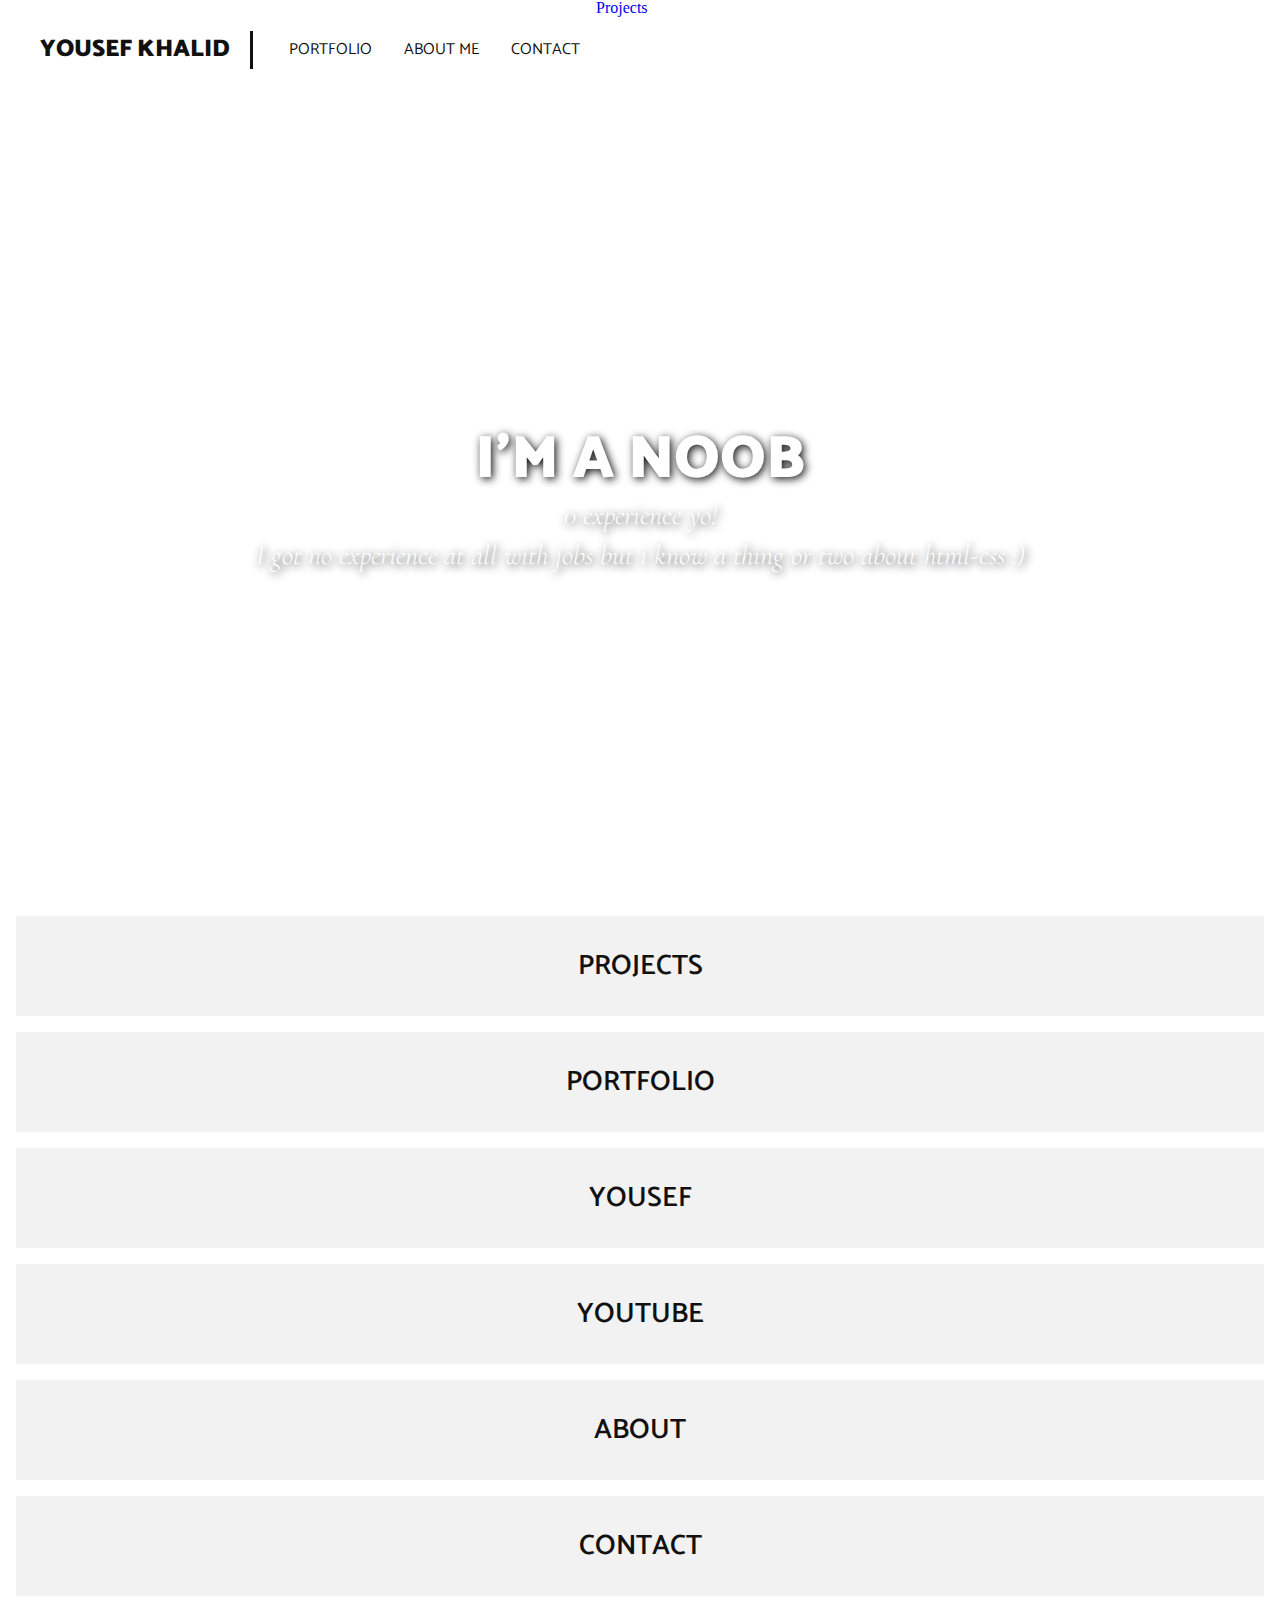
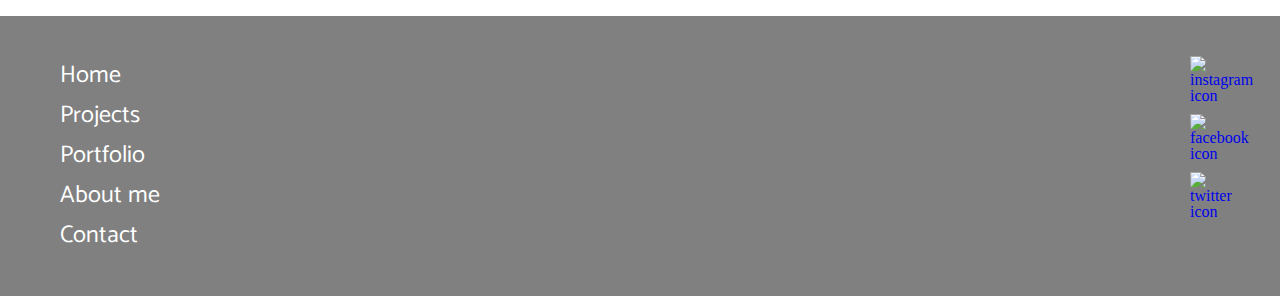
==== index.html @ 89020f02 "Initial commit" ====
<!DOCTYPE html>
<html lang="en">
<head>
    <meta charset="UTF-8">
    <title>My Portfolio</title>
    <meta name="viewport" content="width=device-width, initial-scale=1.0">
    <link href="https://fonts.googleapis.com/css2?family=Cormorant+Garamond:ital,
    wght@0,300;0,400;0,500;0,600;0,700;1,300;1,400;1,500;1,600;1,700&display=swap"
          rel="stylesheet">
    <link href="https://fonts.googleapis.com/css2?family=Catamaran:wght@600&display=swap"
          rel="stylesheet">

    <link rel="stylesheet" href="style.css">
</head>
    <body>
        <header>
            <a href="index.html" class="a-logo">Yousef Khalid</a>
            <nav>
                <ul>
                    <li><a href="portfolio.html">Portfolio</a></li>
                    <li><a href="about.html">About me</a></li>
                    <li><a href="contact.html">Contact</a></li>
                </ul>
                <a href="projects.html" class="a-projects">Projects</a>
            </nav>
        </header>
        <main>
            <section class="index-banner">
                <div class="vertical-center">
                    <h2>I'M A NOOB</h2>
                    <h1>0 experience yo! <br>I got no experience at all with jobs but i know
                     a thing or two about html-css :)</h1>
                </div>
            </section>
            <section class="index-links">
                <a href="projects.html">
                    <div class="index-boxlink-square">
                        <h3>Projects</h3>
                    </div>
                </a>
                <a href="#">
                    <div class="index-boxlink-rectangle">
                        <h3>Portfolio</h3>
                    </div>
                </a>
                <a href="#">
                    <div class="index-boxlink-square">
                        <h3>Yousef</h3>
                    </div>
                </a>
                <a href="#">
                    <div class="index-boxlink-rectangle">
                        <h3>Youtube</h3>
                    </div>
                </a>
                <a href="#">
                    <div class="index-boxlink-square">
                        <h3>About</h3>
                    </div>
                </a>
                <a href="#">
                    <div class="index-boxlink-square">
                        <h3>Contact</h3>
                    </div>
                </a>
            </section>
        </main>
        <footer>
            <ul class="footer-links-main">
                <li><a href="#">Home</a></li>
                <li><a href="#">Projects</a></li>
                <li><a href="#">Portfolio</a></li>
                <li><a href="#">About me</a></li>
                <li><a href="#">Contact</a></li>
            </ul>
            <ul class="footer-links-projects">
                <li>Latest Projects</li>
                <li><a href="#">Latest Projects</a></li>
                <li><a href="#">Latest Projects</a></li>
                <li><a href="#">Latest Projects</a></li>
                <li><a href="#">Latest Projects</a></li>
            </ul>
            <div class="footer-socialmedia">
                <a href="#">
                    <img src="images/instagram pic.png" alt="instagram icon">
                </a>
                <a href="#">
                    <img src="images/facebook pic.png" alt="facebook icon">
                </a>
                <a href="#">
                    <img src="images/twitter pic.png" alt="twitter icon">
                </a>
            </div>
        </footer>
    </body>
</html>
---- style.css ----
/* ((This is a default reset)) */

/*
html5doctor.com Reset Stylesheet
v1.6.1
Last Updated: 2010-09-17
Author: Richard Clark - http://richclarkdesign.com
Twitter: @rich_clark
*/

html, body, div, span, object, iframe,
h1, h2, h3, h4, h5, h6, p, blockquote, pre,
abbr, address, cite, code,
del, dfn, em, img, ins, kbd, q, samp,
small, strong, sub, sup, var,
b, i,
dl, dt, dd, ol, ul, li,
fieldset, form, label, legend,
table, caption, tbody, tfoot, thead, tr, th, td,
article, aside, canvas, details, figcaption, figure,
footer, header, hgroup, menu, nav, section, summary,
time, mark, audio, video {
    margin:0;
    padding:0;
    border:0;
    outline:0;
    font-size:100%;
    vertical-align:baseline;
    background:transparent;
}

body {
    line-height:1;
}

article,aside,details,figcaption,figure,
footer,header,hgroup,menu,nav,section {
    display:block;
}

nav ul {
    list-style:none;
}

blockquote, q {
    quotes:none;
}

blockquote:before, blockquote:after,
q:before, q:after {
    content:'';
    content:none;
}

a {
    margin:0;
    padding:0;
    font-size:100%;
    vertical-align:baseline;
    background:transparent;
}

/* change colours to suit your needs */
ins {
    background-color:#ff9;
    color:#000;
    text-decoration:none;
}

/* change colours to suit your needs */
mark {
    background-color:#ff9;
    color:#000;
    font-style:italic;
    font-weight:bold;
}

del {
    text-decoration: line-through;
}

abbr[title], dfn[title] {
    border-bottom:1px dotted;
    cursor:help;
}

table {
    border-collapse:collapse;
    border-spacing:0;
}

/* change border colour to suit your needs */
hr {
    display:block;
    height:1px;
    border:0;
    border-top:1px solid #cccccc;
    margin:1em 0;
    padding:0;
}

input, select {
    vertical-align:middle;
}

/* My CSS Code */


/* navbar */

* {
    text-decoration: None;
}

header {
    background-color: #fff;
    width: 100%;
    height: 100px;

}

header .a-logo {
    font-family: Catamaran;
    font-size: 24px;
    font-weight: 900;
    color: #111;
    text-transform: uppercase;
    display: block;
    margin: 0 auto;
    text-align: center;
    padding: 20px 0;
}

header nav ul {
    display: block;
    margin: 0 auto;
    width: fit-content;
}

header nav ul li{
    display: inline-block;
    float: left;
    list-style: None;
    padding: 0 16px;
}

header nav ul li a{
    font-family: Catamaran;
    font-size: 16px;
    color: #111;
    text-transform: uppercase;
}

header .a-projects {
    display: None;
}

@media only screen and (min-width: 1000px) {
    header .a-logo {
        margin: 31px 0;
        text-align: left;
        line-height: 38px;
        padding: 0 20px 0 40px;
        border-right: 3px solid #111;
        float: left;
  }

    header nav ul {
        float: left;
        margin: 20px 0 0 20px;
  }

    header nav ul li{
        display: inline-block;
        float: left;
        list-style: None;
        padding: 0 16px;
  }

    header nav ul li a{
        font-family: Catamaran;
        font-size: 16px;
        color: #111;
        line-height: 60px;
  }

    header .a-projects {
        display: block;
  }
}

/* main index */

.index-banner {
    width: 100%;
    height: calc(100vh - 100px);
    background-image: url('images/image.jpg');
    background-repeat: no-repeat;
    background-position: center;
    background-size: cover;
    display: table;
}

.vertical-center {
    display: table-cell;
    vertical-align: middle;
}

.index-banner h2 {
    font-family: Catamaran;
    font-size: 60px;
    font-weight: 900;
    line-height: 70px;
    color: #fff;
    text-align: center;
    text-shadow: 2px 2px 8px #111;
}

.index-banner h1 {
    font-family: Cormorant Garamond;
    font-size: 28px;
    font-weight: 100;
    font-style: italic;
    line-height: 40px;
    color: #fff;
    text-align: center;
    text-shadow: 2px 2px 8px #111;
}

.index-links div{
    margin: 16px 16px 0;
    width: calc(100% - 32px);
    height: 100px;
    background-color: #f2f2f2;
}

.index-links div h3 {
    font-family: Catamaran;
    font-size: 28px;
    font-weight: 600;
    line-height: 100px;
    color: #111;
    text-transform: uppercase;
    text-align: center;
}

/* Footer */

footer {
    margin-top: 20px;
    background-color: #808080;
    overflow: hidden;
    width: calc(100% - 80px);
    padding: 40px 40px
}

footer ul {
    width: fit-content;
    float: left;
    padding-left: 20px;
}

footer ul li{
    display: block;
    list-style: None;
}

footer ul li a{
    font-family: Catamaran;
    font-size: 24px;
    color: #fff;
    line-height: 40px;
}

.footer-links-projects {
    display: None
}

.footer-socialmedia {
    width: 50px;
    float: right;
}

.footer-socialmedia img {
    width: 82%;
    margin-bottom: 10px;
}
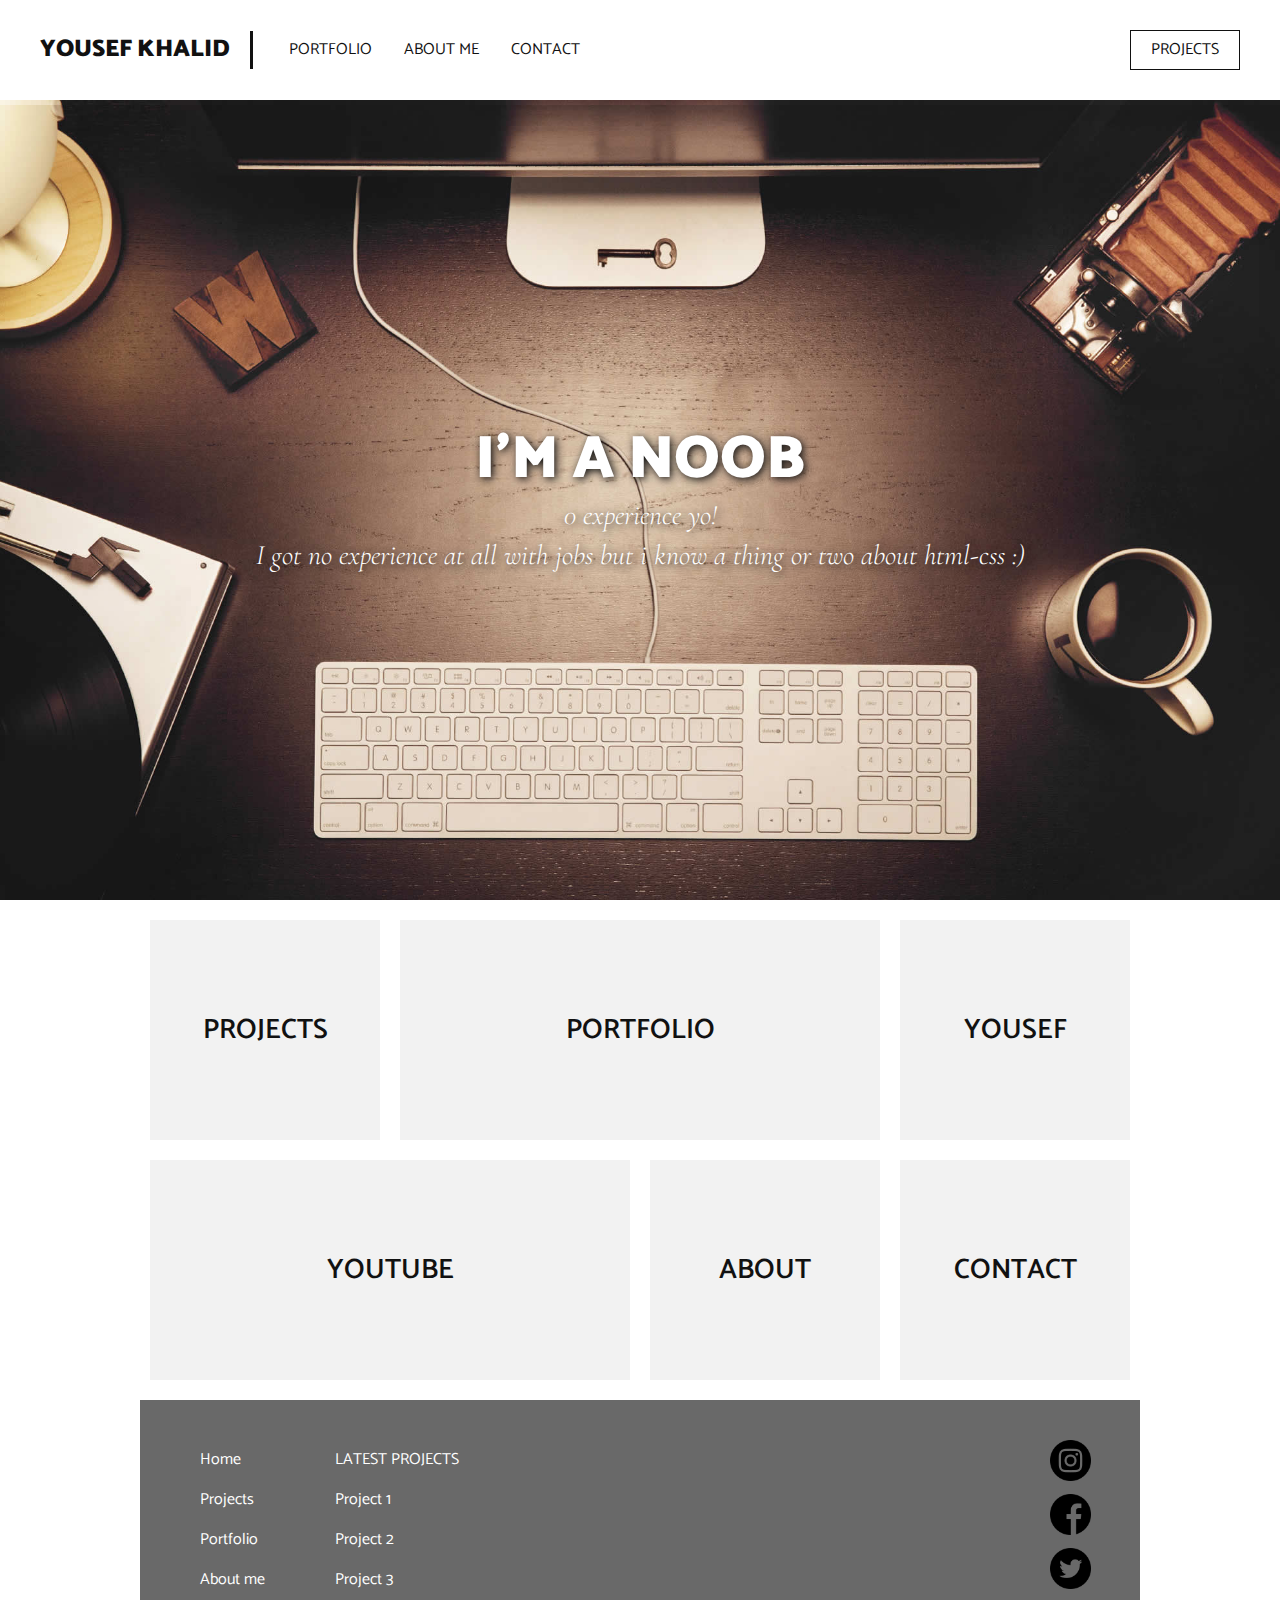
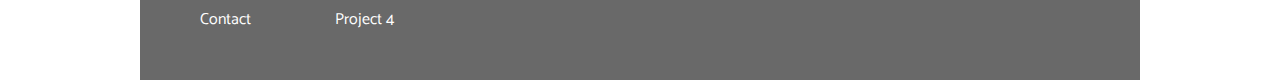
==== commit 27a5b6c1: "...." ====
--- a/index.html
+++ b/index.html
@@ -32,65 +32,69 @@
                      a thing or two about html-css :)</h1>
                 </div>
             </section>
-            <section class="index-links">
-                <a href="projects.html">
-                    <div class="index-boxlink-square">
-                        <h3>Projects</h3>
+                <div class="wrapper">
+                    <section class="index-links">
+                        <a href="projects.html">
+                            <div class="index-boxlink-square">
+                                <h3>Projects</h3>
+                            </div>
+                        </a>
+                        <a href="#">
+                            <div class="index-boxlink-rectangle">
+                                <h3>Portfolio</h3>
+                            </div>
+                        </a>
+                        <a href="#">
+                            <div class="index-boxlink-square">
+                                <h3>Yousef</h3>
+                            </div>
+                        </a>
+                        <a href="#">
+                            <div class="index-boxlink-rectangle">
+                                <h3>Youtube</h3>
+                            </div>
+                        </a>
+                        <a href="#">
+                            <div class="index-boxlink-square">
+                                <h3>About</h3>
+                            </div>
+                        </a>
+                        <a href="#">
+                            <div class="index-boxlink-square">
+                                <h3>Contact</h3>
+                            </div>
+                        </a>
+                    </section>
+                </div>
+        </main>
+                <div class="wrapper">
+                <footer>
+                    <ul class="footer-links-main">
+                        <li><a href="#">Home</a></li>
+                        <li><a href="#">Projects</a></li>
+                        <li><a href="#">Portfolio</a></li>
+                        <li><a href="#">About me</a></li>
+                        <li><a href="#">Contact</a></li>
+                    </ul>
+                    <ul class="footer-links-projects">
+                        <li><p>Latest Projects</p></li>
+                        <li><a href="#">Project 1</a></li>
+                        <li><a href="#">Project 2</a></li>
+                        <li><a href="#">Project 3</a></li>
+                        <li><a href="#">Project 4</a></li>
+                    </ul>
+                    <div class="footer-socialmedia">
+                        <a href="#">
+                            <img src="images/instagram pic.png" alt="instagram icon">
+                        </a>
+                        <a href="#">
+                            <img src="images/facebook pic.png" alt="facebook icon">
+                        </a>
+                        <a href="#">
+                            <img src="images/twitter pic.png" alt="twitter icon">
+                        </a>
                     </div>
-                </a>
-                <a href="#">
-                    <div class="index-boxlink-rectangle">
-                        <h3>Portfolio</h3>
-                    </div>
-                </a>
-                <a href="#">
-                    <div class="index-boxlink-square">
-                        <h3>Yousef</h3>
-                    </div>
-                </a>
-                <a href="#">
-                    <div class="index-boxlink-rectangle">
-                        <h3>Youtube</h3>
-                    </div>
-                </a>
-                <a href="#">
-                    <div class="index-boxlink-square">
-                        <h3>About</h3>
-                    </div>
-                </a>
-                <a href="#">
-                    <div class="index-boxlink-square">
-                        <h3>Contact</h3>
-                    </div>
-                </a>
-            </section>
-        </main>
-        <footer>
-            <ul class="footer-links-main">
-                <li><a href="#">Home</a></li>
-                <li><a href="#">Projects</a></li>
-                <li><a href="#">Portfolio</a></li>
-                <li><a href="#">About me</a></li>
-                <li><a href="#">Contact</a></li>
-            </ul>
-            <ul class="footer-links-projects">
-                <li>Latest Projects</li>
-                <li><a href="#">Latest Projects</a></li>
-                <li><a href="#">Latest Projects</a></li>
-                <li><a href="#">Latest Projects</a></li>
-                <li><a href="#">Latest Projects</a></li>
-            </ul>
-            <div class="footer-socialmedia">
-                <a href="#">
-                    <img src="images/instagram pic.png" alt="instagram icon">
-                </a>
-                <a href="#">
-                    <img src="images/facebook pic.png" alt="facebook icon">
-                </a>
-                <a href="#">
-                    <img src="images/twitter pic.png" alt="twitter icon">
-                </a>
-            </div>
-        </footer>
+                </footer>
+                </div>
     </body>
 </html>--- a/style.css
+++ b/style.css
@@ -112,7 +112,16 @@
     text-decoration: None;
 }
 
+main {
+    padding-top: 100px;
+}
+
 header {
+    position: fixed;
+    top: 0;
+    right: 0;
+    left: 0;
+
     background-color: #fff;
     width: 100%;
     height: 100px;
@@ -170,22 +179,22 @@
         margin: 20px 0 0 20px;
   }
 
-    header nav ul li{
-        display: inline-block;
-        float: left;
-        list-style: None;
-        padding: 0 16px;
-  }
-
     header nav ul li a{
+        line-height: 60px;
+  }
+
+    header .a-projects {
+        display: block;
         font-family: Catamaran;
         font-size: 16px;
         color: #111;
-        line-height: 60px;
-  }
-
-    header .a-projects {
-        display: block;
+        text-transform: uppercase;
+        line-height: 38px;
+        border: 1px solid #111;
+        float: right;
+        margin-right: 40px;
+        margin-top: 30px;
+        padding: 0 20px;
   }
 }
 
@@ -194,7 +203,7 @@
 .index-banner {
     width: 100%;
     height: calc(100vh - 100px);
-    background-image: url('images/image.jpg');
+    background-image: url('images/background.jpg');
     background-repeat: no-repeat;
     background-position: center;
     background-size: cover;
@@ -244,11 +253,52 @@
     text-align: center;
 }
 
+/* height: 500px; for the section below */
+
+@media only screen and (min-width: 1000px) {
+
+    .wrapper {
+        width: 1000px;
+        margin: 0 auto;
+  }
+    .index-banner {
+
+  }
+
+  .index-banner h1 {
+        display: block;
+
+  }
+
+  .index-links {
+        overflow: hidden;
+  }
+
+  .index-links div {
+        margin: 20px 10px 0;
+        height: 220px;
+        background-color: #f2f2f2;
+        float: left;
+  }
+  .index-boxlink-square {
+        width: calc(25% - 20px) !important;
+  }
+
+  .index-boxlink-rectangle {
+        width: calc(50% - 20px) !important;
+  }
+
+  .index-links div h3 {
+        line-height: 220px;
+  }
+}
+
+
 /* Footer */
 
 footer {
     margin-top: 20px;
-    background-color: #808080;
+    background-color: #696969;
     overflow: hidden;
     width: calc(100% - 80px);
     padding: 40px 40px
@@ -273,7 +323,7 @@
 }
 
 .footer-links-projects {
-    display: None
+    display: None;
 }
 
 .footer-socialmedia {
@@ -286,5 +336,35 @@
     margin-bottom: 10px;
 }
 
-
-
+@media only screen and (min-width: 1000px) {
+  .footer-links-projects {
+        display: block;
+  }
+
+  footer ul {
+        width: fit-content;
+        float: left;
+        padding-left: 20px;
+        padding-right: 50px;
+  }
+}
+
+  footer ul li a{
+        font-family: Catamaran;
+        font-size: 16px;
+        color: #fff;
+        line-height: 40px;
+  }
+
+  footer ul li p{
+        font-family: Catamaran;
+        font-size: 16px;
+        color: #fff;
+        line-height: 40px;
+        text-transform: uppercase;
+  }
+
+
+
+
+
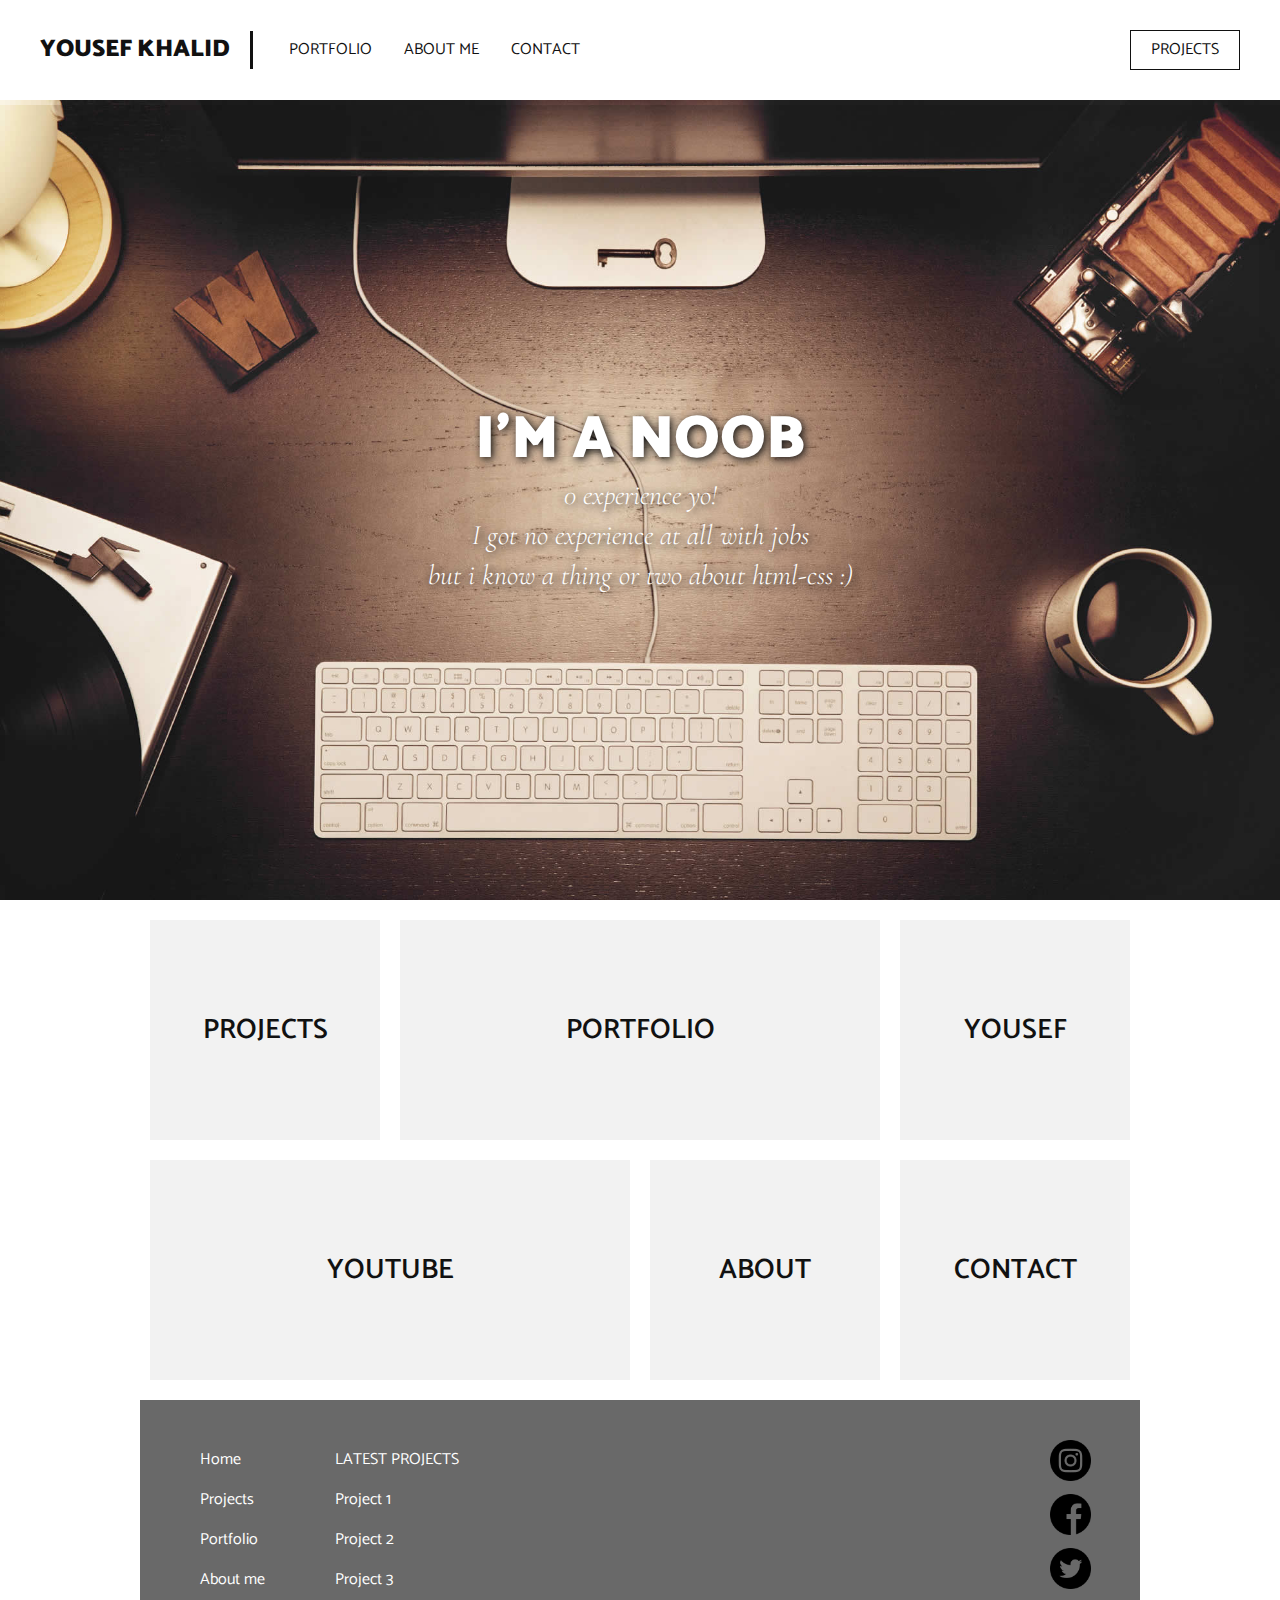
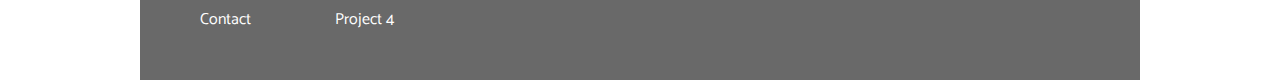
==== commit f8549bf7: "..." ====
--- a/index.html
+++ b/index.html
@@ -28,7 +28,7 @@
             <section class="index-banner">
                 <div class="vertical-center">
                     <h2>I'M A NOOB</h2>
-                    <h1>0 experience yo! <br>I got no experience at all with jobs but i know
+                    <h1>0 experience yo! <br>I got no experience at all with jobs<br>but i know
                      a thing or two about html-css :)</h1>
                 </div>
             </section>
@@ -70,8 +70,8 @@
                 <div class="wrapper">
                 <footer>
                     <ul class="footer-links-main">
-                        <li><a href="#">Home</a></li>
-                        <li><a href="#">Projects</a></li>
+                        <li><a href="index.html">Home</a></li>
+                        <li><a href="projects.html">Projects</a></li>
                         <li><a href="#">Portfolio</a></li>
                         <li><a href="#">About me</a></li>
                         <li><a href="#">Contact</a></li>
--- a/style.css
+++ b/style.css
@@ -294,6 +294,64 @@
 }
 
 
+/* PROJECTS page */
+
+.project-links {
+    overflow: hidden;
+    margin-bottom: 20px;
+}
+
+.project-links h2 {
+    font-weight: 600;
+    font-family: Catamaran;
+    font-size: 28px;
+    color: #111;
+    text-transform: uppercase;
+}
+
+.project-links .wrapper div {
+    width: 230px;
+    height: 230px;
+    margin: 20px 10px 0px;
+    background-color: #e3e3e3;
+    float: left;
+}
+
+.project-links .wrapper div p {
+    padding-top: 45%;
+    font-family: Catamaran;
+    font-size: 24px;
+    color: #111;
+    text-transform: uppercase;
+    text-align: center;
+}
+
+.about-info .wrapper div {
+    width: 980px;
+    height: 230px;
+    margin: 0 0 20px 10px;
+    background-color: #e3e3e3;
+    float: left;
+}
+
+.about-info .wrapper div h2 {
+    padding-top: 7%;
+    font-weight: 600;
+    font-family: Catamaran;
+    font-size: 28px;
+    color: #111;
+    text-transform: uppercase;
+    text-align: center;
+}
+
+.about-info .wrapper div p {
+    padding-top: 2%;
+    font-weight: 600;
+    font-family: Catamaran;
+    font-size: 16px;
+    color: #111;
+    text-align: center;
+}
 /* Footer */
 
 footer {
